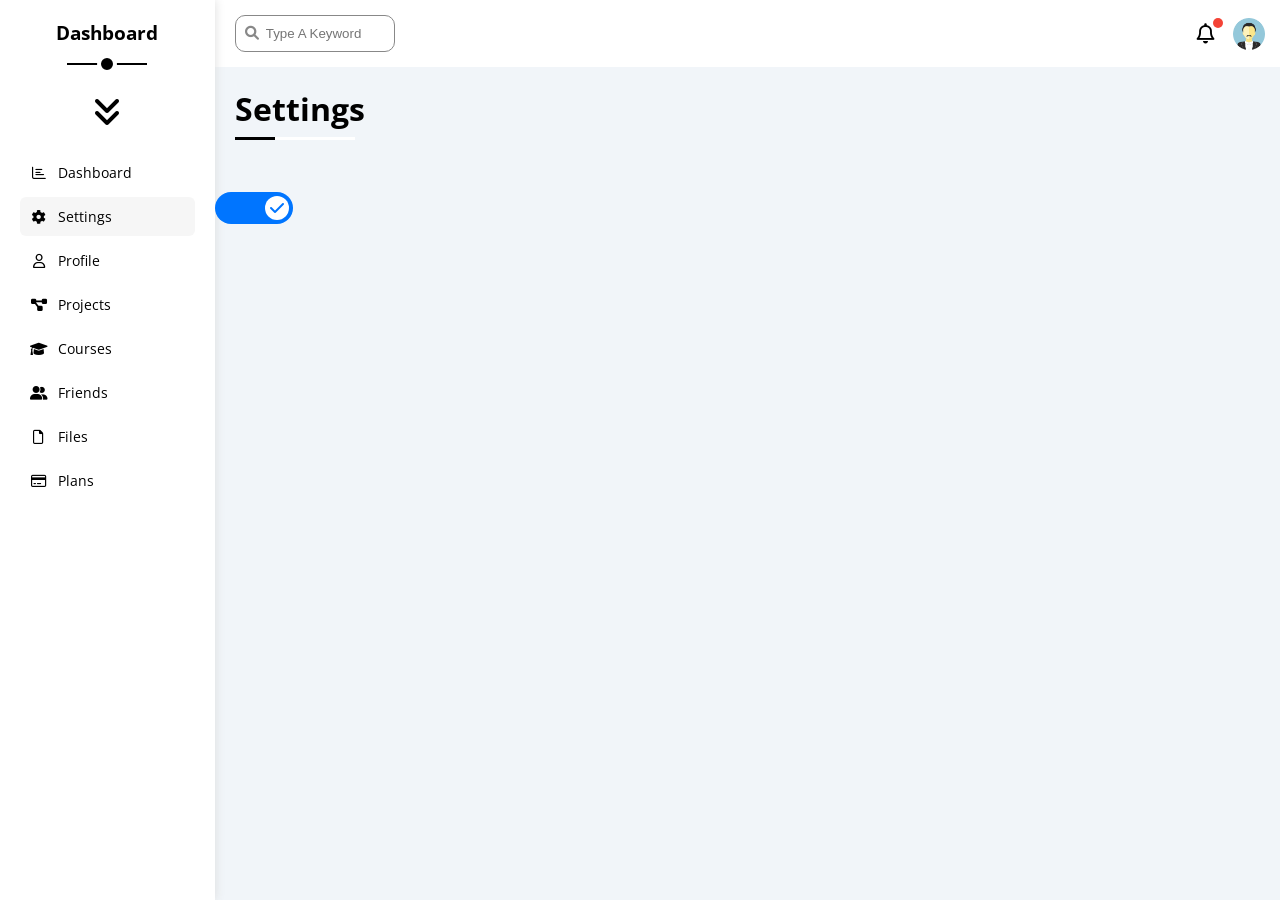
==== pages/settings.html @ 04f4d3c3 "build toggle component" ====
<!DOCTYPE html>
<html lang="en">
<head>
    <meta charset="UTF-8">
    <meta name="viewport" content="width=device-width, initial-scale=1.0">
    <title>Dashboard | T4</title>
    <!-- Font Awesome Library -->
    <link rel="stylesheet" href="../style/all.min.css">

    <!-- Main Template CSS File -->
    <link rel="stylesheet" href="../style/main.css">

    <!-- Framework CSS Files -->
    <link rel="stylesheet" href="../style/framework/box.css">
    <link rel="stylesheet" href="../style/framework/padding-and-margin.css">
    <link rel="stylesheet" href="../style/framework/color.css">
    <link rel="stylesheet" href="../style/framework/position.css">
    <link rel="stylesheet" href="../style/framework/font.css">
    <link rel="stylesheet" href="../style/framework/list.css">
    <link rel="stylesheet" href="../style/framework/border.css">
    
    <!-- Components CSS Files -->
    <link rel="stylesheet" href="../style/components/between-flex.css">
    <link rel="stylesheet" href="../style/components/center-flex.css">
    <link rel="stylesheet" href="../style/components/heading.css">
    <link rel="stylesheet" href="../style/components/wrapper.css">
    <link rel="stylesheet" href="../style/components/btn-shape.css">
    <link rel="stylesheet" href="../style/components/widget.css">
    <link rel="stylesheet" href="../style/components/label.css">
    <link rel="stylesheet" href="../style/components/toggle.css">
    
    <!-- Sections CSS Files -->
    <link rel="stylesheet" href="../style/sections/sidebar.css">
    <link rel="stylesheet" href="../style/sections/content.css">

    <!-- Google Fonts -->
    <link rel="preconnect" href="https://fonts.googleapis.com">
    <link rel="preconnect" href="https://fonts.gstatic.com" crossorigin>
    <link href="https://fonts.googleapis.com/css2?family=Cairo:wght@200..1000&family=Open+Sans:ital,wght@0,300..800;1,300..800&family=Work+Sans:ital,wght@0,100..900;1,100..900&display=swap" rel="stylesheet">
</head>
<body>
    <div class="page d-flex">
        <div class="sidebar bg-white p-20 p-relative">
            <h3 class="p-relative txt-c mt-0">Dashboard</h3>
            <i class="fa-solid fa-angles-down fa-2x p-relative txt-c mt-0 d-none w-full logo"></i>
            <ul class="p-0 list-none">
                <li>
                    <a class="d-flex align-center fs-14 c-black rad-6 p-10 mb-5" href="../index.html">
                        <i class="fa-regular fa-chart-bar fa-fw"></i>
                        <span class="fs-14 ml-10 hide-mobile">Dashboard</span>
                    </a>
                </li>
                <li>
                    <a class="active d-flex align-center fs-14 c-black rad-6 p-10 mb-5" href="settings.html">
                        <i class="fa-solid fa-gear fa-fw"></i>
                        <span class="fs-14 ml-10 hide-mobile">Settings</span>
                    </a>
                </li>
                <li>
                    <a class="d-flex align-center fs-14 c-black rad-6 p-10 mb-5" href="profile.html">
                        <i class="fa-regular fa-user fa-fw"></i>
                        <span class="fs-14 ml-10 hide-mobile">Profile</span>
                    </a>
                </li>
                <li>
                    <a class="d-flex align-center fs-14 c-black rad-6 p-10 mb-5" href="projects.html">
                        <i class="fa-solid fa-diagram-project fa-fw"></i>
                        <span class="fs-14 ml-10 hide-mobile">Projects</span>
                    </a>
                </li>
                <li>
                    <a class="d-flex align-center fs-14 c-black rad-6 p-10 mb-5" href="courses.html">
                        <i class="fa-solid fa-graduation-cap fa-fw"></i>
                        <span class="fs-14 ml-10 hide-mobile">Courses</span>
                    </a>
                </li>
                <li>
                    <a class="d-flex align-center fs-14 c-black rad-6 p-10 mb-5" href="friends.html">
                        <i class="fa-solid fa-user-group fa-fw"></i>
                        <span class="fs-14 ml-10 hide-mobile">Friends</span>
                    </a>
                </li>
                <li>
                    <a class="d-flex align-center fs-14 c-black rad-6 p-10 mb-5" href="files.html">
                        <i class="fa-regular fa-file fa-fw"></i>
                        <span class="fs-14 ml-10 hide-mobile">Files</span>
                    </a>
                </li>
                <li>
                    <a class="d-flex align-center fs-14 c-black rad-6 p-10 mb-5" href="plans.html">
                        <i class="fa-regular fa-credit-card fa-fw"></i>
                        <span class="fs-14 ml-10 hide-mobile">Plans</span>
                    </a>
                </li>
            </ul>
        </div>
        <div class="content w-full">
            <!-- Start Head -->
            <div class="head bg-white p-15 between-flex">
                <div class="search p-relative">
                    <input class="p-10" type="search" placeholder="Type A Keyword">
                </div>
                <div class="icons d-flex align-center">
                    <span class="notification p-relative"><i class="fa-regular fa-bell fa-lg"></i></span>
                    <img src="../images/user.webp" alt="">
                </div>
            </div>
            <!-- End Head -->
            <h1 class="p-relative">Settings</h1>
            <div class="settings-page">
                <label class="toggle">
                    <input type="checkbox" checked class="toggle-checkbox">
                    <div class="toggle-switch"></div>
                </label>
            </div>
        </div>
    </div>
</body>
</html>
---- style/main.css ----
:root {
    --transition-duration: 0.3s;
    --fa-style-family-classic: "Font Awesome 5 Free";
    --fa-style-family-solid: normal 900 1em/1 var(--fa-style-family-classic);

    --blue-color: #0075FF;
    --blue-alt-color: #0D69D5;
    --orange-color: #F59E0B;
    --green-color: #22C55E;
    --red-color: #F44336;
    --grey-color: #888;
}

* {
    box-sizing: border-box;
}

body {
    font-family: "Open Sans", sans-serif;
    margin: 0;
}

html {
    scroll-behavior: smooth;
}

*:focus {
    outline: none;
}

a {
    text-decoration: none;
}

::-webkit-scrollbar {
    width: 10px;
}

::-webkit-scrollbar-track {
    background-color: white;
    border-radius: 6px;
}

::-webkit-scrollbar-thumb {
    background-color: var(--blue-color);
    border-radius: 6px;
}

::-webkit-scrollbar-thumb:hover {
    background-color: var(--blue-alt-color);
}

.page {
    background-color: #F1F5F9;
    min-height: 100vh;
}
---- style/framework/box.css ----
.d-flex {
    display: flex;
}

.d-grid {
    display: grid;
}

.d-block {
    display: block;
}

.gap-20 {
    gap: 20px;
}

.align-center {
    align-items: center;
}

.space-between {
    justify-content: space-between;
}

.w-full {
    width: 100%;
}

.w-fit {
    width: fit-content;
}

.f-wrap {
    flex-wrap: wrap;
}

@media (max-width: 767px) {
    .hide-mobile {
        display: none;
    }

    .block-mobile {
        display: block;
    }

    .gap-10-mobile {
        gap: 10px;
    }
}
---- style/framework/padding-and-margin.css ----
.p-0 {
    padding: 0;
}

.p-10 {
    padding: 10px;
}

.p-15 {
    padding: 15px;
}

.p-20 {
    padding: 20px;
}

.pt-15 {
    padding-top: 15px;
}

.pr-10 {
    padding-right: 10px;
}

.pb-10 {
    padding-bottom: 10px;
}

.pb-15 {
    padding-bottom: 15px;
}

.pl-10 {
    padding-left: 10px;
}

.pl-15 {
    padding-left: 15px;
}

.m-20 {
    margin: 20px;
}

.m-0 {
    margin: 0;
}  

.mt-0 {
    margin-top: 0;
}

.mt-5 {
    margin-top: 5px;
}

.mt-10 {
    margin-top: 10px;
}

.mt-15 {
    margin-top: 15px;
}

.mt-20 {
    margin-top: 20px;
}

.mt-25 {
    margin-top: 25px;
}

.mr-5 {
    margin-right: 5px;
}

.mr-10 {
    margin-right: 10px;
}

.mr-15 {
    margin-right: 15px;
}

.mb-5 {
    margin-bottom: 5px;
}

.mb-10 {
    margin-bottom: 10px;
}

.mb-115 {
    margin-bottom: 115px;
}

.mb-20 {
    margin-bottom: 20px;
}

.ml-10 {
    margin-left: 10px;
}
---- style/framework/color.css ----
.bg-white {
    background-color: white;
}

.bg-eee {
    background-color: #eee;
}

.bg-orange {
    background-color: var(--orange-color);
}

.bg-green {
    background-color: var(--green-color);
}

.bg-blue {
    background-color: var(--blue-color);
}

.bg-red {
    background-color: var(--red-color);
}

.c-black {
    color: black;
}

.c-grey {
    color: var(--grey-color);
}

.c-orange {
    color: var(--orange-color);
}

.c-green {
    color: var(--green-color);
}

.c-blue {
    color: var(--blue-color);
}

.c-red {
    color: var(--red-color);
}

.c-white {
    color: white;
}
---- style/framework/position.css ----
.p-relative {
    position: relative;
}
---- style/framework/font.css ----
.txt-c {
    text-align: center;
}

.fs-12 {
    font-size: 12px;
}

.fs-13 {
    font-size: 13px;
}

.fs-14 {
    font-size: 14px;
}

.fs-15 {
    font-size: 15px;
}

.fs-25 {
    font-size: 25px;
}

.fw-bold {
    font-weight: bold;
}

@media (max-width: 767px) {
    .txt-c-mobile {
        text-align: center;
    }
}
---- style/framework/list.css ----
.list-none {
    list-style: none;
}
---- style/framework/border.css ----
.rad-6 {
    border-radius: 6px;
}

.rad-10 {
    border-radius: 10px;
}

.rad-half {
    border-radius: 50%;
}

.b-none {
    border: none;
}
---- style/components/between-flex.css ----
.between-flex {
    display: flex;
    align-items: center;
    justify-content: space-between;
}
---- style/components/center-flex.css ----
.center-flex {
    display: flex;
    align-items: center;
    justify-content: center;
}
---- style/components/heading.css ----
.page h1 {
    margin: 20px 20px 40px;

}

.page h1::before, .page h1::after {
    content: "";
    height: 3px;
    position: absolute;
    bottom: -10px;
    left: 0;
}

.page h1::before {
    background-color: white;
    width: 120px;
}

.page h1::after {
    background-color: black;
    width: 40px;
}
---- style/components/wrapper.css ----
.wrapper {
    grid-template-columns: repeat(auto-fill, minmax(450px, 1fr));
    margin-left: 20px;
    margin-right: 20px;
    margin-bottom: 20px;
}

@media (max-width: 767px) {
    .wrapper {
        grid-template-columns: minmax(200px, 1fr);
        margin-left: 10px;
        margin-right: 10px;
    }
}
---- style/components/label.css ----
.label {
    padding-top: 4px;
    padding-bottom: 4px;
    border-radius: 6px;
    padding-right: 10px;
    padding-left: 10px;
    background-color: #eee;
    font-size: 13px;
}

@media (max-width: 767px) {
    .label {
        /* margin: 10px auto; */
        width: fit-content;
    }
}
---- style/components/toggle.css ----
.toggle .toggle-checkbox {
    -webkit-appearance: none;
    appearance: none;
}

.toggle .toggle-switch {
    background-color: #CCC;
    width: 78px;
    height: 32px;
    border-radius: 16px;
    position: relative;
    transition: var(--transition-duration);
    cursor: pointer;
}

.toggle .toggle-switch::before {
    font-family: var(--fa-style-family-classic);
    content: "\f00d";
    font-weight: 900;
    background-color: white;
    width: 24px;
    height: 24px;
    position: absolute;
    border-radius: 50%;
    top: 4px;
    left: 4px;
    display: flex;
    justify-content: center;
    align-items: center;
    color: #AAA;
    transition: var(--transition-duration);
}

.toggle .toggle-checkbox:checked + .toggle-switch {
    background-color: var(--blue-color);
}

.toggle .toggle-checkbox:checked + .toggle-switch::before {
    left: 50px;
    color: var(--blue-color);
    content: "\f00c";
}
---- style/sections/sidebar.css ----
.sidebar {
    width: 250px;
    box-shadow: 0 0 10px #DDD;
}

.sidebar > h3 {
    margin-bottom: 50px;
}


.sidebar .logo {
    margin-bottom: 10px;
}

.sidebar > h3::before {
    content: "";
    width: 80px;
    height: 2px;
    bottom: -20px;
}

.sidebar > h3::after {
    content: "";
    bottom: -29px;
    width: 12px;
    height: 12px;
    border-radius: 50%;
    border: 4px solid white;
}

.sidebar > h3::before, .sidebar > h3::after {
    content: "";
    background-color: black;
    transform: translateX(-50%);
    position: absolute;
    left: 50%;
}

.sidebar ul li a {
    transition: var(--transition-duration);
}

.sidebar ul li a:hover {
    transform: translateX(2px);
}

.sidebar ul li a:hover, .sidebar ul li a.active {
    background-color: #F6F6F6;
}

@media (max-width: 767px) {
    .sidebar {
        width: 58px;
        padding: 10px;
    }

    .sidebar > h3 {
        /* font-size: 13px;
        margin-bottom: 15px; */
        display: none;
    }
    
    .sidebar > h3::before, .sidebar > h3::after {
        display: none;
    }

    .sidebar ul li a span {
        display: none;
    }

    .sidebar .logo {
        display: block;
    }
}
---- style/sections/content.css ----
.content {
    overflow: hidden;
}

.head .search::before {
    font-family: var(--fa-style-family-classic);
    content: "\f002";
    font-weight: 900;
    position: absolute;
    left: 15px;
    top: 50%;
    transform: translateY(-59%);
    color: var(--grey-color);
    font-size: 14px;
}

.head .search input {
    border: 1px solid var(--grey-color);
    border-radius: 10px;
    margin-left: 5px;
    padding-left: 30px;
    width: 160px;
    transition: width var(--transition-duration);
}

.head .search input:focus {
    outline-color: #AAA;
    width: 200px;
}

.head .search input:focus::placeholder {
    opacity: 0;
}

.head .icons .notification::before {
    content: "";
    position: absolute;
    width: 10px;
    height: 10px;
    background-color: var(--red-color);
    border-radius: 50%;
    right: -5px;
    top: -5px;
}

.head .icons img {
    width: 32px;
    height: 32px;
    margin-left: 15px;
}
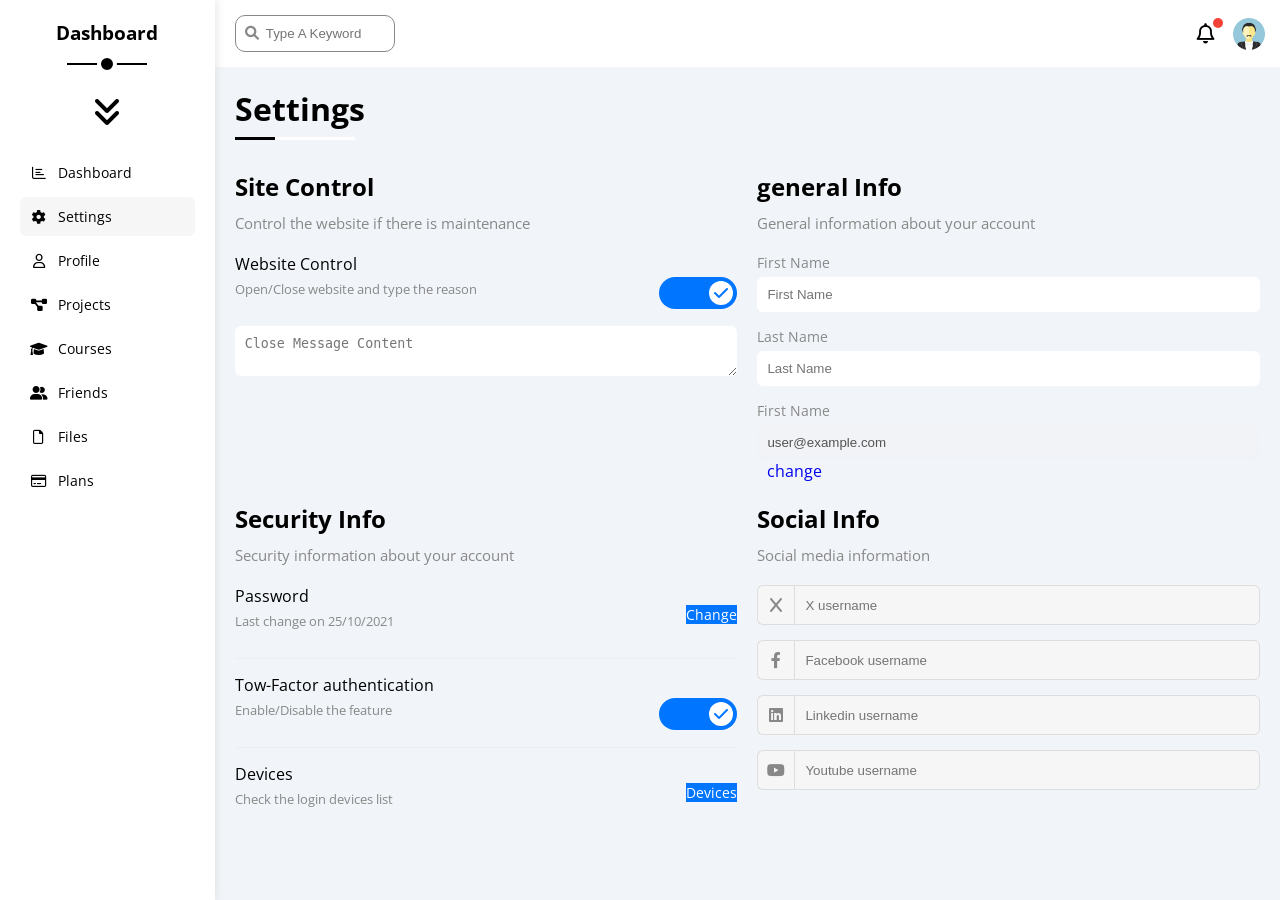
==== commit 8f6a70b4: "Social Info" ====
--- a/pages/settings.html
+++ b/pages/settings.html
@@ -32,6 +32,10 @@
     <!-- Sections CSS Files -->
     <link rel="stylesheet" href="../style/sections/sidebar.css">
     <link rel="stylesheet" href="../style/sections/content.css">
+    <link rel="stylesheet" href="../style/sections/settings/control.css">
+    <link rel="stylesheet" href="../style/sections/settings/general-info.css">
+    <link rel="stylesheet" href="../style/sections/settings/security-info.css">
+    <link rel="stylesheet" href="../style/sections/settings/social-info.css">
 
     <!-- Google Fonts -->
     <link rel="preconnect" href="https://fonts.googleapis.com">
@@ -107,11 +111,97 @@
             </div>
             <!-- End Head -->
             <h1 class="p-relative">Settings</h1>
-            <div class="settings-page">
-                <label class="toggle">
-                    <input type="checkbox" checked class="toggle-checkbox">
-                    <div class="toggle-switch"></div>
-                </label>
+            <div class="wrapper d-grid gap-20 gap-10-mobile">
+                <!-- Start Site control -->
+                <div class="widget site-control">
+                    <h2 class="mt-0 mb-10">Site Control</h2>
+                    <p class="mt-0 mb-20 c-grey fs-15">Control the website if there is maintenance</p>
+                    <div class="mb-15 between-flex">
+                        <div>
+                            <span>Website Control</span>
+                            <p class="c-grey mt-5 mb-0 fs-13">Open/Close website and type the reason</p>
+                        </div>
+                        <div>
+                            <label class="toggle">
+                                <input type="checkbox" checked class="toggle-checkbox">
+                                <div class="toggle-switch"></div>
+                            </label>
+                        </div>
+                    </div>
+                    <textarea class="close-message b-none border-ccc p-10 mt-10 rad-6 d-block w-full" placeholder="Close Message Content"></textarea>
+                </div>
+                <!-- End Site control -->
+                <!-- Start General Info -->
+                <div class="widget general-info">
+                    <h2 class="mt-0 mb-10">general Info</h2>
+                    <p class="mt-0 mb-20 c-grey fs-15">General information about your account</p>
+                    <div class="mb-15">
+                        <label for="first-name" class="fs-14 c-grey d-block mb-5">First Name</label>
+                        <input type="text" class="b-none border-ccc p-10 rad-6 d-block w-full" id="first-name" placeholder="First Name">
+                    </div>
+                    <div class="mb-15">
+                        <label for="last-name" class="fs-14 c-grey d-block mb-5">Last Name</label>
+                        <input type="text" class="b-none border-ccc p-10 rad-6 d-block w-full" id="last-name" placeholder="Last Name">
+                    </div>
+                    <div>
+                        <label for="email" class="fs-14 c-grey d-block mb-5">First Name</label>
+                        <input type="email" class="email b-none border-ccc p-10 rad-6 d-block w-full" id="email" placeholder="Email" value="user@example.com" disabled>
+                        <a href="#" class="rad-6 m-10">change</a>
+                    </div>
+                </div>
+                <!-- End General Info -->
+                <!-- Start Security Info -->
+                <div class="widget security-info">
+                    <h2 class="mt-0 mb-10">Security Info</h2>
+                    <p class="mt-0 mb-20 c-grey fs-15">Security information about your account</p>
+                    <div class="sec-box mb-15 pb-15 between-flex">
+                        <div>
+                            <span>Password</span>
+                            <p class="c-grey mt-5 mb-0 fs-13">Last change on 25/10/2021</p>
+                        </div>
+                        <a href="#" class="d-block fs-14 bg-blue c-white w-fit btn-shape">Change</a>
+                    </div>
+                    <div class="sec-box mb-15 pb-15 between-flex">
+                        <div>
+                            <span>Tow-Factor authentication</span>
+                            <p class="c-grey mt-5 mb-0 fs-13">Enable/Disable the feature</p>
+                        </div>
+                        <label class="toggle">
+                            <input type="checkbox" checked class="toggle-checkbox">
+                            <div class="toggle-switch"></div>
+                        </label>
+                    </div>
+                    <div class="sec-box pb-15 between-flex">
+                        <div>
+                            <span>Devices</span>
+                            <p class="c-grey mt-5 mb-0 fs-13">Check the login devices list</p>
+                        </div>
+                        <a href="#" class="d-block fs-14 bg-blue c-white w-fit btn-shape">Devices</a>
+                    </div>
+                </div>
+                <!-- End Security Info -->
+                <!-- Start Social Info -->
+                <div class="widget social-info">
+                    <h2 class="mt-0 mb-10">Social Info</h2>
+                    <p class="mt-0 mb-20 c-grey fs-15">Social media information</p>
+                    <div class="social-box d-flex align-center mb-15">
+                        <i class="fa-brands fa-x center-flex c-grey"></i>
+                        <input type="text" placeholder="X username" class="w-full">
+                    </div>
+                    <div class="social-box d-flex align-center mb-15">
+                        <i class="fa-brands fa-facebook-f center-flex c-grey"></i>
+                        <input type="text" placeholder="Facebook username" class="w-full">
+                    </div>
+                    <div class="social-box d-flex align-center mb-15">
+                        <i class="fa-brands fa-linkedin center-flex c-grey"></i>
+                        <input type="text" placeholder="Linkedin username" class="w-full">
+                    </div>
+                    <div class="social-box d-flex align-center mb-15">
+                        <i class="fa-brands fa-youtube center-flex c-grey"></i>
+                        <input type="text" placeholder="Youtube username" class="w-full">
+                    </div>
+                </div>
+                <!-- End Social Info -->
             </div>
         </div>
     </div>
--- a/style/framework/padding-and-margin.css
+++ b/style/framework/padding-and-margin.css
@@ -14,8 +14,16 @@
     padding: 20px;
 }
 
+.pt-10 {
+    padding-top: 10px;
+}
+
 .pt-15 {
     padding-top: 15px;
+}
+
+.pt-20 {
+    padding-top: 20px;
 }
 
 .pr-10 {
@@ -30,6 +38,10 @@
     padding-bottom: 15px;
 }
 
+.pb-20 {
+    padding-bottom: 20px;
+}
+
 .pl-10 {
     padding-left: 10px;
 }
@@ -38,13 +50,21 @@
     padding-left: 15px;
 }
 
-.m-20 {
-    margin: 20px;
+.pl-20 {
+    padding-left: 20px;
 }
 
 .m-0 {
     margin: 0;
-}  
+}
+
+.m-10 {
+    margin: 10px;
+}
+
+.m-20 {
+    margin: 20px;
+}
 
 .mt-0 {
     margin-top: 0;
@@ -70,6 +90,10 @@
     margin-top: 25px;
 }
 
+.mr-0 {
+    margin-right: 0;
+}
+
 .mr-5 {
     margin-right: 5px;
 }
@@ -90,8 +114,8 @@
     margin-bottom: 10px;
 }
 
-.mb-115 {
-    margin-bottom: 115px;
+.mb-15 {
+    margin-bottom: 15px;
 }
 
 .mb-20 {
--- a/style/sections/settings/security-info.css
+++ b/style/sections/settings/security-info.css
@@ -0,0 +1,3 @@
+.security-info .sec-box:not(:last-of-type) {
+    border-bottom: 1px solid #EEE;
+}
--- a/style/sections/settings/social-info.css
+++ b/style/sections/settings/social-info.css
@@ -0,0 +1,21 @@
+.social-info .social-box i {
+    width: 40px;
+    height: 40px;
+    background-color: #F6F6F6;
+    border: 1px solid #DDD;
+    border-right: none;
+    border-radius: 6px 0 0 6px;
+    transition: var(--transition-duration);
+}
+
+.social-info .social-box input {
+    height: 40px;
+    background-color: #F6F6F6;
+    border: 1px solid #DDD;
+    padding-left: 10px;
+    border-radius: 0 6px 6px 0;
+}
+
+.social-info > .social-box:focus-within i {
+    color: black !important;
+}
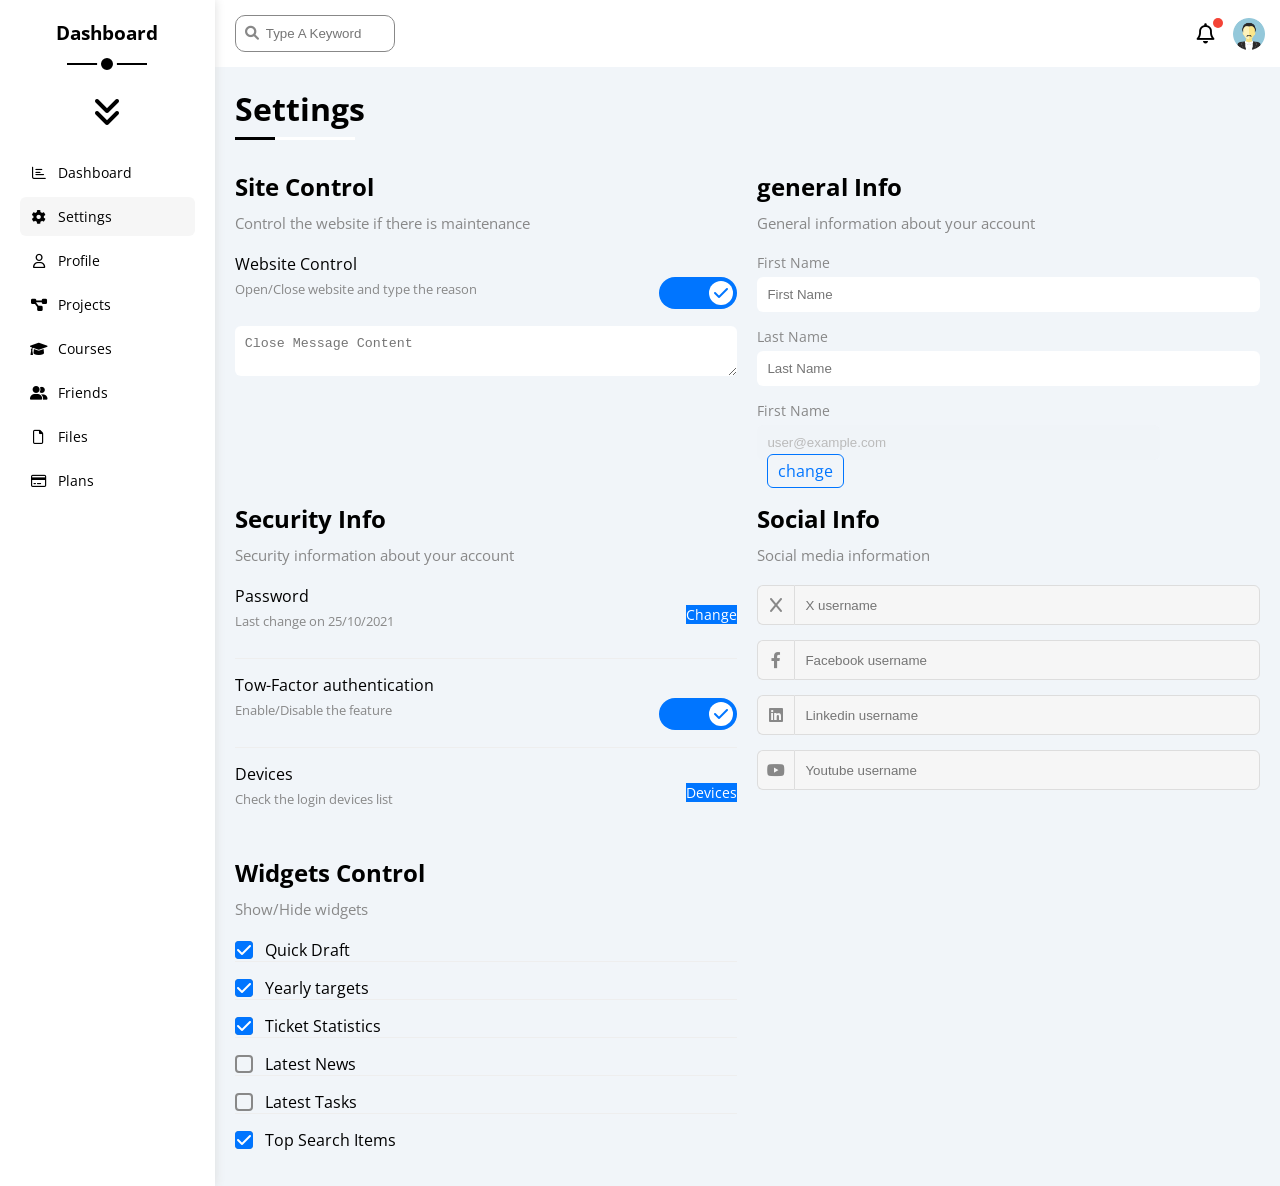
==== commit 471309dc: "Widgets Control" ====
--- a/pages/settings.html
+++ b/pages/settings.html
@@ -28,6 +28,7 @@
     <link rel="stylesheet" href="../style/components/widget.css">
     <link rel="stylesheet" href="../style/components/label.css">
     <link rel="stylesheet" href="../style/components/toggle.css">
+    <link rel="stylesheet" href="../style/components/custom-checkbox.css">
     
     <!-- Sections CSS Files -->
     <link rel="stylesheet" href="../style/sections/sidebar.css">
@@ -202,6 +203,36 @@
                     </div>
                 </div>
                 <!-- End Social Info -->
+                <!-- Start Widgets Control -->
+                <div class="widget widgets-control">
+                    <h2 class="mt-0 mb-10">Widgets Control</h2>
+                    <p class="mt-0 mb-20 c-grey fs-15">Show/Hide widgets</p>
+                    <div class="custom-checkbox d-flex align-center mb-15">
+                        <input type="checkbox" name="" id="one" checked>
+                        <label for="one">Quick Draft</label>
+                    </div>
+                    <div class="custom-checkbox d-flex align-center mb-15">
+                        <input type="checkbox" name="" id="two" checked>
+                        <label for="two">Yearly targets</label>
+                    </div>
+                    <div class="custom-checkbox d-flex align-center mb-15">
+                        <input type="checkbox" name="" id="three" checked>
+                        <label for="three">Ticket Statistics</label>
+                    </div>
+                    <div class="custom-checkbox d-flex align-center mb-15">
+                        <input type="checkbox" name="" id="four">
+                        <label for="four">Latest News</label>
+                    </div>
+                    <div class="custom-checkbox d-flex align-center mb-15">
+                        <input type="checkbox" name="" id="five">
+                        <label for="five">Latest Tasks</label>
+                    </div>
+                    <div class="custom-checkbox d-flex align-center mb-15">
+                        <input type="checkbox" name="" id="six" checked>
+                        <label for="six">Top Search Items</label>
+                    </div>
+                </div>
+                <!-- End Widgets Control -->
             </div>
         </div>
     </div>
--- a/style/components/custom-checkbox.css
+++ b/style/components/custom-checkbox.css
@@ -0,0 +1,54 @@
+.custom-checkbox:not(:last-of-type) {
+    border-bottom: 1px solid #EEE;
+}
+
+.custom-checkbox input[type="checkbox"] {
+    -webkit-appearance: none;
+    appearance: none;
+    display: none;
+}
+
+.custom-checkbox label {
+    padding-left: 30px;
+    cursor: pointer;
+    position: relative;
+}
+
+.custom-checkbox label::before, .custom-checkbox label::after {
+    position: absolute;
+    left: 0;
+    top: 50%;
+    margin-top: -9px;
+    border-radius: 4px;
+}
+
+.custom-checkbox label::before {
+    content: "";
+    width: 14px;
+    height: 14px;
+    border: 2px solid var(--grey-color);
+}
+
+.custom-checkbox label:hover::before {
+    border-color: var(--blue-alt-color);
+}
+
+.custom-checkbox label::after {
+    font-family: var(--fa-style-family-classic);
+    content: "\f00c";
+    font-weight: 900;
+    background-color: var(--blue-color);
+    color: white;
+    font-size: 12;
+    width: 18px;
+    height: 18px;
+    display: flex;
+    justify-content: center;
+    align-items: center;
+    transform: scale(0) rotate(360deg);
+    transition: var(--transition-duration);
+}
+
+.custom-checkbox input[type="checkbox"]:checked + label::after {
+    transform: scale(1);
+}
--- a/style/sections/settings/general-info.css
+++ b/style/sections/settings/general-info.css
@@ -0,0 +1,25 @@
+.general-info .email {
+    display: inline-block;
+    width: calc(100% - 100px);
+}
+
+.general-info a {
+    border: 1px solid var(--blue-color);
+    color: var(--blue-color);
+    padding-top: 5px;
+    padding-bottom: 5px;
+    padding-left: 10px;
+    padding-right: 10px;
+    transition: var(--transition-duration);
+}
+
+.general-info a:hover {
+    background-color: var(--blue-color);
+    color: white;
+}
+
+.general-info .email:disabled {
+    cursor: no-drop;
+    background-color: #F0F4F8;
+    color: #BBB;
+}
